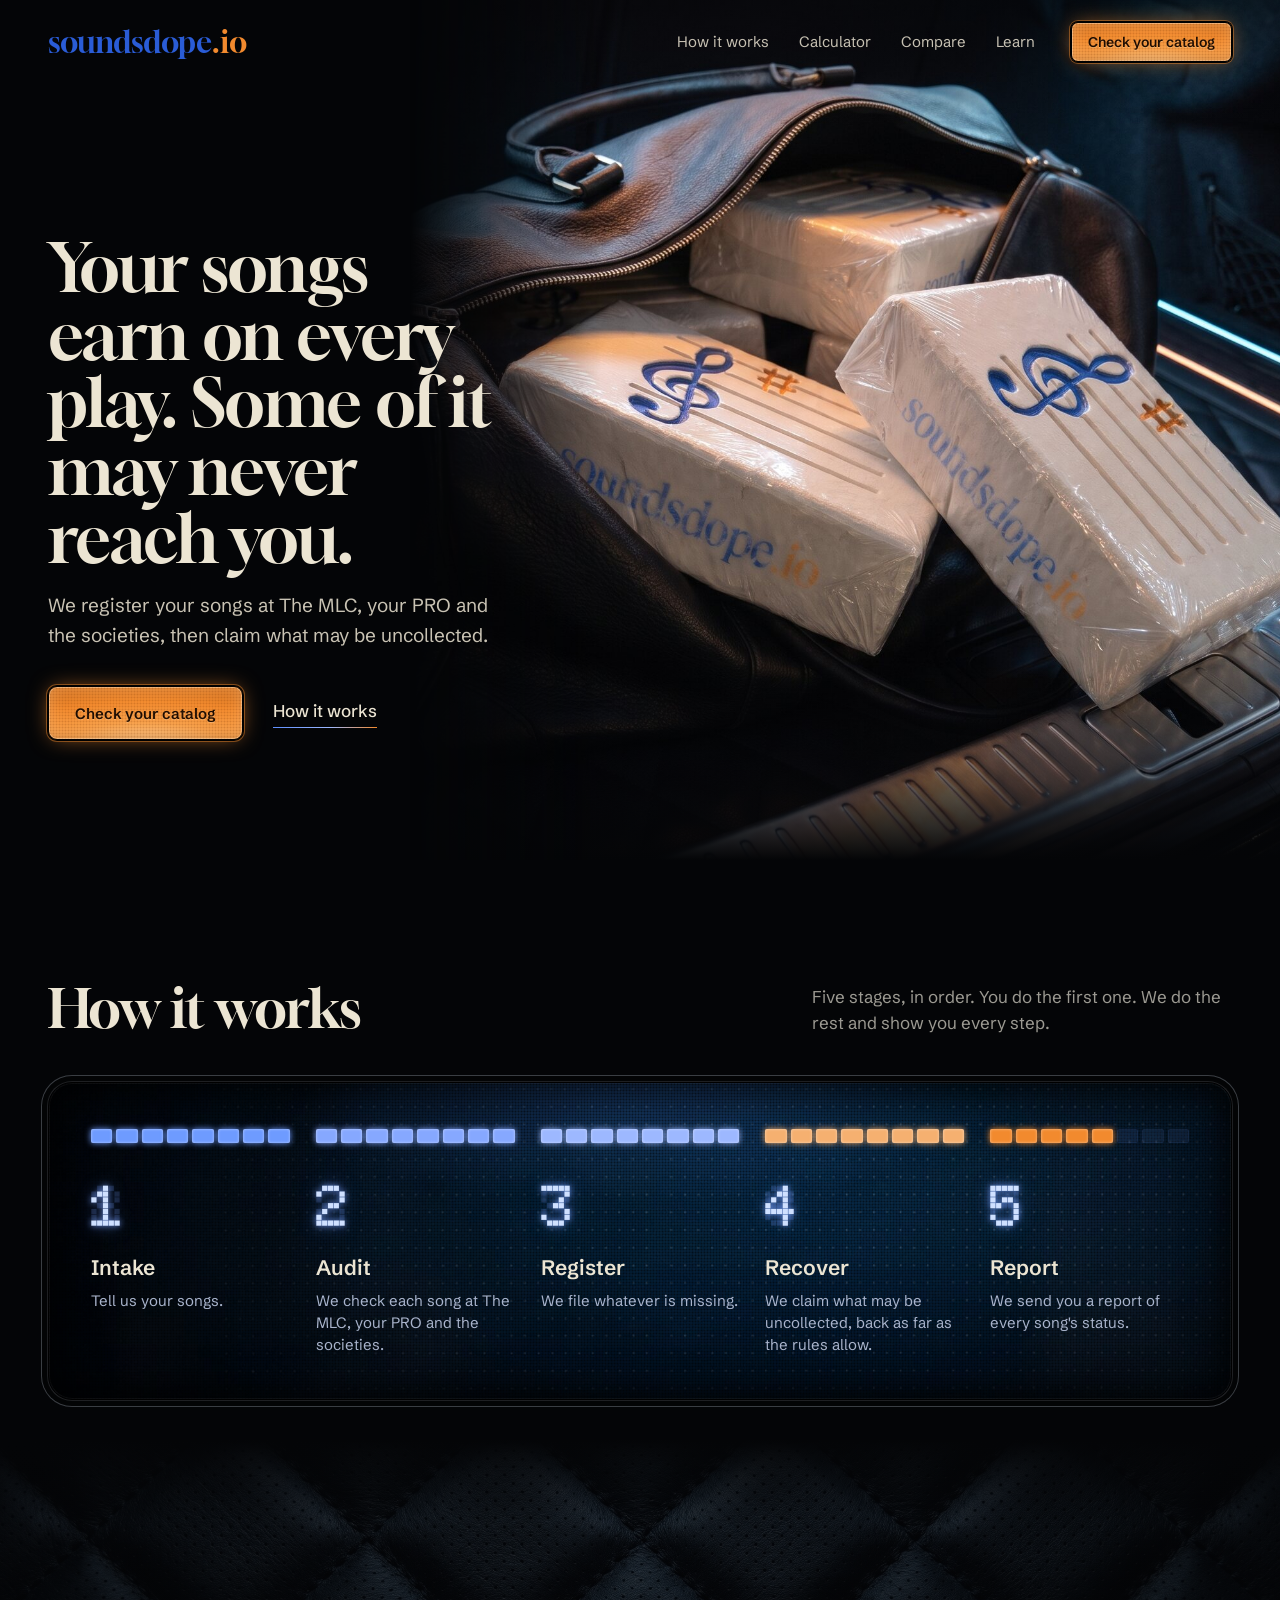
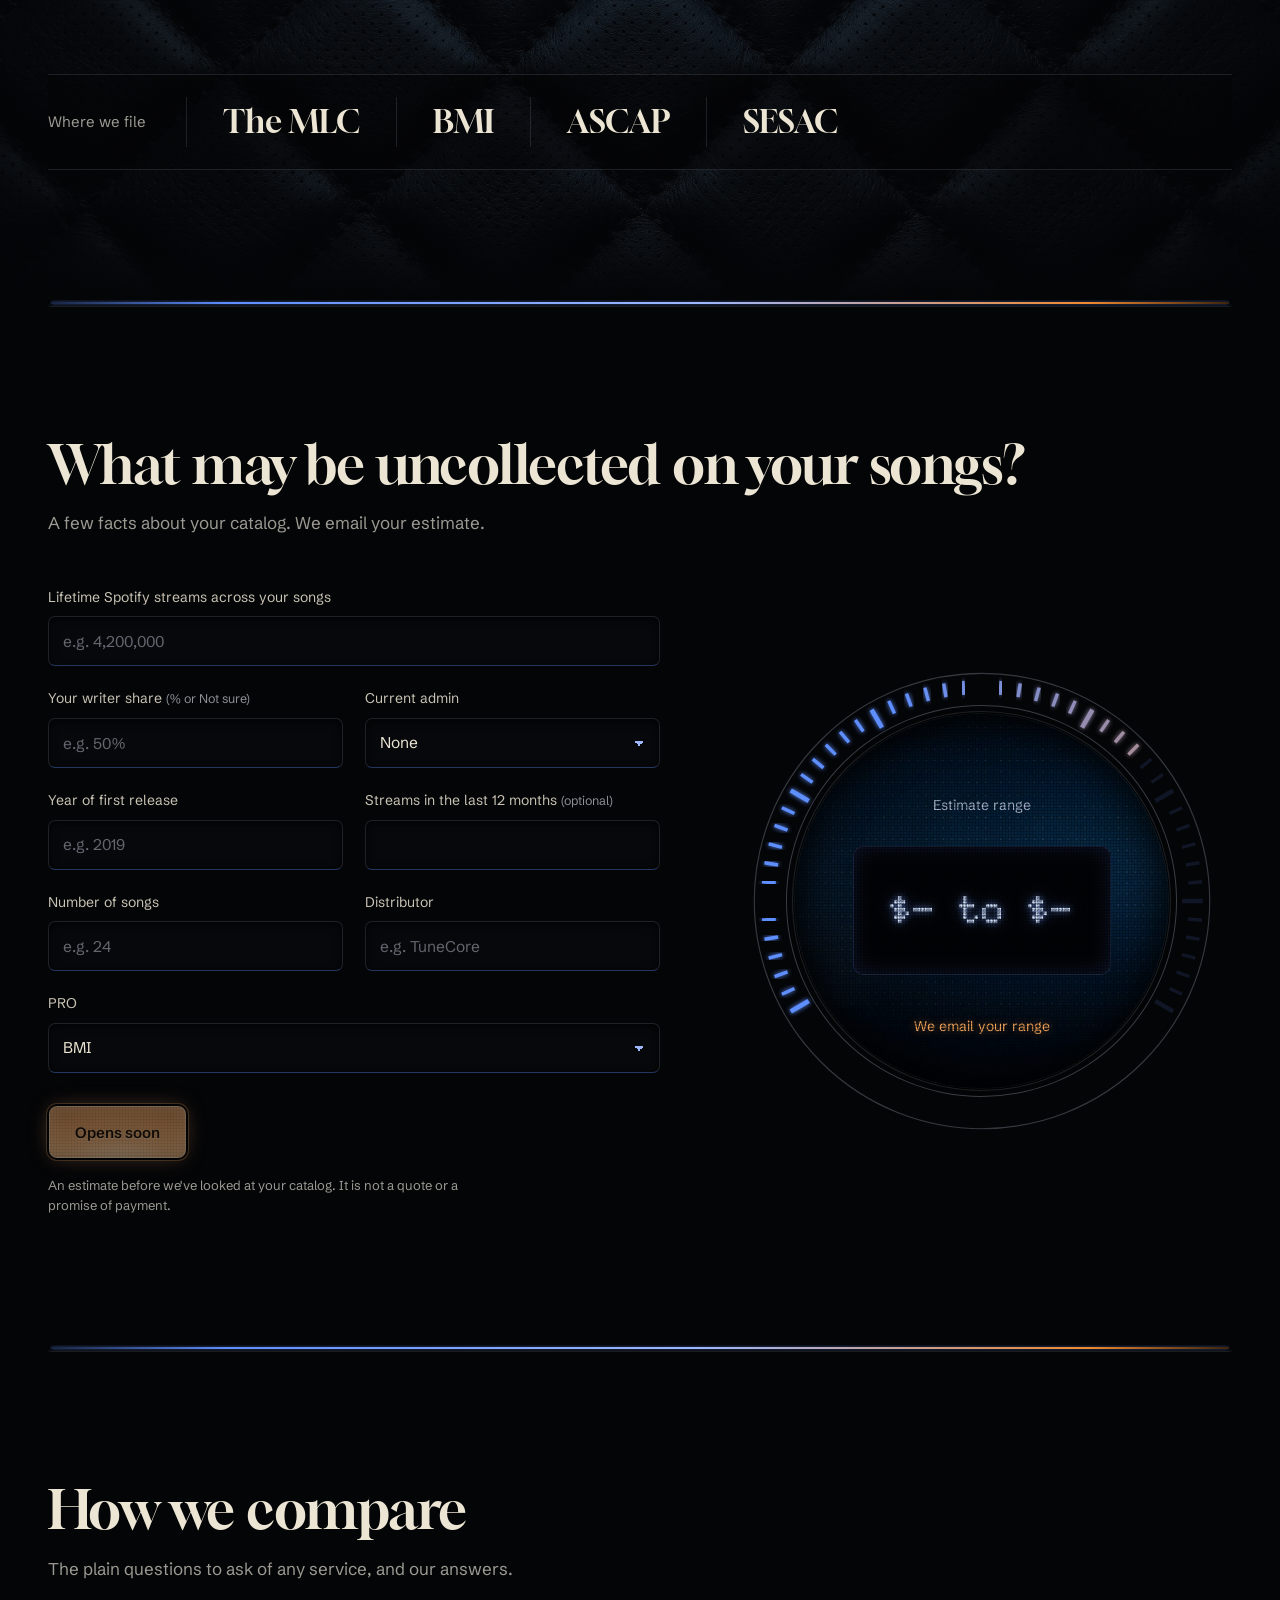
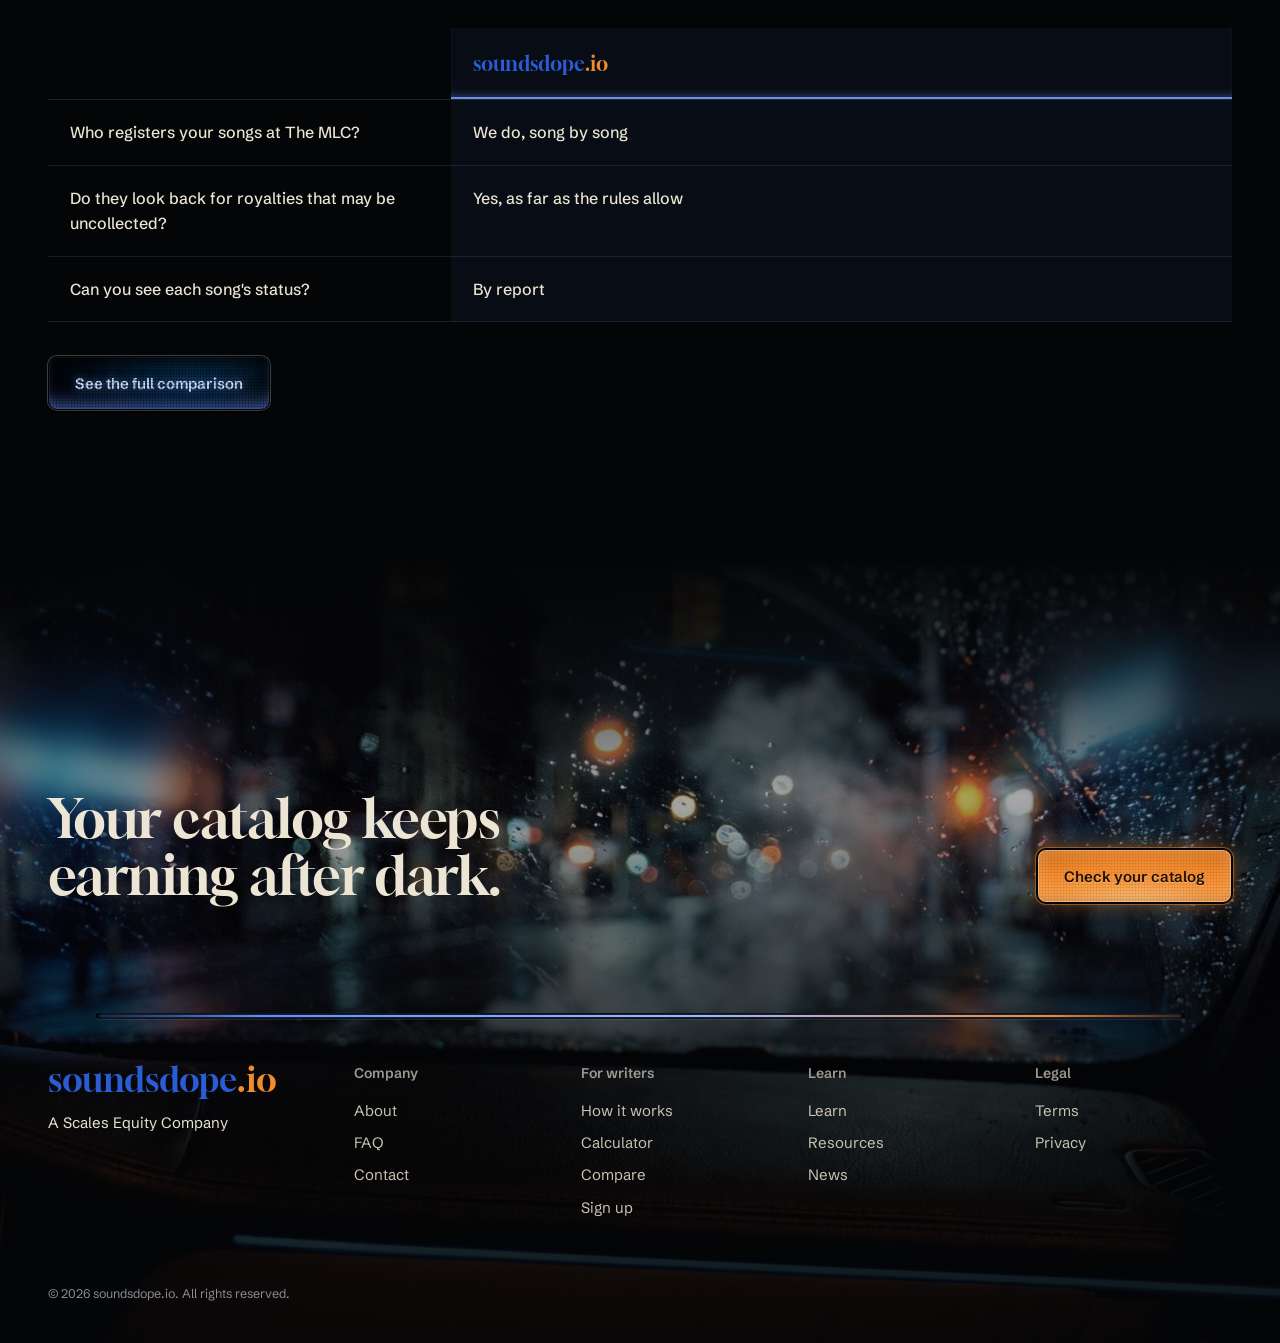
==== index.html @ 3342d026 "soundsdope.io static site from the v7 cabin comps (noindex, forms open soon) Co-Authored-By: Claude " ====
<!doctype html>
<html lang="en">
<head>
<meta charset="utf-8">
<meta name="viewport" content="width=device-width, initial-scale=1">
<title>soundsdope.io</title>
<meta name="description" content="We register your songs at The MLC, your PRO and the societies, then claim what may be uncollected.">
<meta name="robots" content="noindex, nofollow">
<link rel="canonical" href="https://www.soundsdope.io/">
<link rel="icon" href="/favicon.svg" type="image/svg+xml">
<link rel="icon" href="/favicon-32.png" sizes="32x32" type="image/png">
<link rel="apple-touch-icon" href="/apple-touch-icon.png">
<meta property="og:type" content="website"><meta property="og:site_name" content="soundsdope.io">
<meta property="og:title" content="soundsdope.io"><meta property="og:description" content="We register your songs at The MLC, your PRO and the societies, then claim what may be uncollected.">
<meta property="og:url" content="https://www.soundsdope.io/"><meta property="og:image" content="https://www.soundsdope.io/og.jpg">
<meta name="twitter:card" content="summary_large_image">
<meta name="theme-color" content="#05070B">
<link rel="preconnect" href="https://fonts.googleapis.com"><link rel="preconnect" href="https://fonts.gstatic.com" crossorigin>
<link rel="stylesheet" href="https://fonts.googleapis.com/css2?family=Doto:wght@500;700;900&family=Gloock&family=Schibsted+Grotesk:wght@400;500;600;700&display=swap">
<link rel="stylesheet" href="/assets/cabin.css">
<style>
.key[disabled]{opacity:.55;cursor:not-allowed;filter:grayscale(.4)}
.soon{font-size:13px;color:#A6A8AE;margin-top:10px}
</style>
</head>
<body>
<header class="nav"><div class="bar">
  <a class="wm" href="/">soundsdope<i>.io</i></a>
  <nav class="links" aria-label="Main"><a href="/how-it-works/">How it works</a><a href="/calculator/">Calculator</a><a href="/compare/">Compare</a><a href="/learn/">Learn</a></nav>
  <a class="key go sm" href="/calculator/">Check your catalog</a>
</div></header>
<main id="top">
  <!-- 1 HERO -->
  <section class="hero">
    <div class="ph" role="img" aria-label="soundsdope.io bricks spilling from a black leather duffle in a car trunk"></div>
    <div class="wrap">
      <h1>Your songs earn on every play. Some of it may never reach you.</h1>
      <p class="lede">We register your songs at The MLC, your PRO and the societies, then claim what may be uncollected.</p>
      <div class="ctas"><a class="key go" href="#calculator">Check your catalog</a><a class="textlink" href="#how">How it works</a></div>
    </div>
    </section>

  <!-- 2 HOW IT WORKS -->
  <section class="how" id="how"><div class="wrap">
    <div class="head">
      <h2>How it works</h2>
      <p class="lede">Five stages, in order. You do the first one. We do the rest and show you every step.</p>
    </div>
    <div class="cluster panel">
      <div class="bars" aria-hidden="true"><span><i class="on" style="--c:#6E9BFF"></i><i class="on" style="--c:#6E9BFF"></i><i class="on" style="--c:#6E9BFF"></i><i class="on" style="--c:#6E9BFF"></i><i class="on" style="--c:#6E9BFF"></i><i class="on" style="--c:#6E9BFF"></i><i class="on" style="--c:#6E9BFF"></i><i class="on" style="--c:#6E9BFF"></i></span><span><i class="on" style="--c:#86A8FF"></i><i class="on" style="--c:#86A8FF"></i><i class="on" style="--c:#86A8FF"></i><i class="on" style="--c:#86A8FF"></i><i class="on" style="--c:#86A8FF"></i><i class="on" style="--c:#86A8FF"></i><i class="on" style="--c:#86A8FF"></i><i class="on" style="--c:#86A8FF"></i></span><span><i class="on" style="--c:#9DB8FF"></i><i class="on" style="--c:#9DB8FF"></i><i class="on" style="--c:#9DB8FF"></i><i class="on" style="--c:#9DB8FF"></i><i class="on" style="--c:#9DB8FF"></i><i class="on" style="--c:#9DB8FF"></i><i class="on" style="--c:#9DB8FF"></i><i class="on" style="--c:#9DB8FF"></i></span><span><i class="on" style="--c:#F5B070"></i><i class="on" style="--c:#F5B070"></i><i class="on" style="--c:#F5B070"></i><i class="on" style="--c:#F5B070"></i><i class="on" style="--c:#F5B070"></i><i class="on" style="--c:#F5B070"></i><i class="on" style="--c:#F5B070"></i><i class="on" style="--c:#F5B070"></i></span><span><i class="on" style="--c:#F28A2E"></i><i class="on" style="--c:#F28A2E"></i><i class="on" style="--c:#F28A2E"></i><i class="on" style="--c:#F28A2E"></i><i class="on" style="--c:#F28A2E"></i><i></i><i></i><i></i></span></div>
      <ol class="track" aria-label="The five stages">
        <li class="stop"><span class="n seg" data-ghost="8">1</span><h3>Intake</h3><p>Tell us your songs.</p></li>
        <li class="stop"><span class="n seg" data-ghost="8">2</span><h3>Audit</h3><p>We check each song at The MLC, your PRO and the societies.</p></li>
        <li class="stop"><span class="n seg" data-ghost="8">3</span><h3>Register</h3><p>We file whatever is missing.</p></li>
        <li class="stop"><span class="n seg" data-ghost="8">4</span><h3>Recover</h3><p>We claim what may be uncollected, back as far as the rules allow.</p></li>
        <li class="stop"><span class="n seg" data-ghost="8">5</span><h3>Report</h3><p>We send you a report of every song's status.</p></li>
      </ol>
    </div>
  </div></section>

  <!-- 3 PROOF -->
  <section class="proof">
    <div class="wrap">
      <div class="where"><span class="lab">Where we file</span><b>The MLC</b><b>BMI</b><b>ASCAP</b><b>SESAC</b></div>
    </div>
  </section>

  <hr class="led">

  <!-- 4 CALCULATOR -->
  <section class="calc" id="calculator">
    <div class="wrap">
      <h2>What may be uncollected on your songs?</h2>
      <p class="lede">A few facts about your catalog. We email your estimate.</p>
      <div class="grid">
        <form onsubmit="return false">
          <div class="fields">
            <div class="f full"><label for="streams">Lifetime Spotify streams across your songs</label><input id="streams" name="streams" placeholder="e.g. 4,200,000"></div>
            <div class="f"><label for="share">Your writer share <small>(% or Not sure)</small></label><input id="share" name="share" placeholder="e.g. 50%"></div>
            <div class="f"><label for="admin">Current admin</label><select id="admin" name="admin"><option>None</option><option>Not sure</option><option>A distributor's publishing add-on</option><option>Another admin</option><option>A publisher deal</option></select></div>
            <div class="f"><label for="year">Year of first release</label><input id="year" name="year" inputmode="numeric" placeholder="e.g. 2019"></div>
            <div class="f"><label for="recent">Streams in the last 12 months <small>(optional)</small></label><input id="recent" name="recent" inputmode="numeric"></div>
            <div class="f"><label for="songs">Number of songs</label><input id="songs" name="songs" inputmode="numeric" placeholder="e.g. 24"></div>
            <div class="f"><label for="dist">Distributor</label><input id="dist" name="dist" placeholder="e.g. TuneCore"></div>
            <div class="f full"><label for="pro">PRO</label><select id="pro" name="pro"><option>BMI</option><option>ASCAP</option><option>SESAC</option><option>GMR</option><option>None</option></select></div>
          </div>
          <button class="key go" type="submit" disabled aria-disabled="true">Opens soon</button>
          <p class="fine">An estimate before we've looked at your catalog. It is not a quote or a promise of payment.</p>
        </form>
        <div class="gauge" role="img" aria-label="Estimate readout">
          <div class="face panel"></div>
          <svg class="dial" viewBox="0 0 400 400" aria-hidden="true"><defs><filter id="glow" x="-50%" y="-50%" width="200%" height="200%"><feGaussianBlur stdDeviation="2.2" result="b"/><feMerge><feMergeNode in="b"/><feMergeNode in="SourceGraphic"/></feMerge></filter></defs><circle cx="200" cy="200" r="198" fill="none" stroke="rgba(160,168,180,.32)" stroke-width="1"/><line x1="49.3" y1="287.0" x2="33.7" y2="296.0" stroke="#5e8fff" stroke-width="4" stroke-linecap="butt" filter="url(#glow)"/><line x1="36.9" y1="276.1" x2="26.0" y2="281.1" stroke="#5e8fff" stroke-width="3" stroke-linecap="butt" filter="url(#glow)"/><line x1="30.9" y1="261.6" x2="19.6" y2="265.7" stroke="#5e8fff" stroke-width="3" stroke-linecap="butt" filter="url(#glow)"/><line x1="26.1" y1="246.6" x2="14.5" y2="249.7" stroke="#5e8fff" stroke-width="3" stroke-linecap="butt" filter="url(#glow)"/><line x1="22.7" y1="231.3" x2="10.9" y2="233.3" stroke="#5e8fff" stroke-width="3" stroke-linecap="butt" filter="url(#glow)"/><line x1="20.7" y1="215.7" x2="8.7" y2="216.7" stroke="#5e8fff" stroke-width="3" stroke-linecap="butt" filter="url(#glow)"/><line x1="26.0" y1="200.0" x2="8.0" y2="200.0" stroke="#5e8fff" stroke-width="4" stroke-linecap="butt" filter="url(#glow)"/><line x1="20.7" y1="184.3" x2="8.7" y2="183.3" stroke="#5e8fff" stroke-width="3" stroke-linecap="butt" filter="url(#glow)"/><line x1="22.7" y1="168.7" x2="10.9" y2="166.7" stroke="#5e8fff" stroke-width="3" stroke-linecap="butt" filter="url(#glow)"/><line x1="26.1" y1="153.4" x2="14.5" y2="150.3" stroke="#5e8fff" stroke-width="3" stroke-linecap="butt" filter="url(#glow)"/><line x1="30.9" y1="138.4" x2="19.6" y2="134.3" stroke="#5e8fff" stroke-width="3" stroke-linecap="butt" filter="url(#glow)"/><line x1="36.9" y1="123.9" x2="26.0" y2="118.9" stroke="#5e8fff" stroke-width="3" stroke-linecap="butt" filter="url(#glow)"/><line x1="49.3" y1="113.0" x2="33.7" y2="104.0" stroke="#5e8fff" stroke-width="4" stroke-linecap="butt" filter="url(#glow)"/><line x1="52.6" y1="96.8" x2="42.7" y2="89.9" stroke="#5e8fff" stroke-width="3" stroke-linecap="butt" filter="url(#glow)"/><line x1="62.1" y1="84.3" x2="52.9" y2="76.6" stroke="#5e8fff" stroke-width="3" stroke-linecap="butt" filter="url(#glow)"/><line x1="72.7" y1="72.7" x2="64.2" y2="64.2" stroke="#5e8fff" stroke-width="3" stroke-linecap="butt" filter="url(#glow)"/><line x1="84.3" y1="62.1" x2="76.6" y2="52.9" stroke="#5e8fff" stroke-width="3" stroke-linecap="butt" filter="url(#glow)"/><line x1="96.8" y1="52.6" x2="89.9" y2="42.7" stroke="#5e8fff" stroke-width="3" stroke-linecap="butt" filter="url(#glow)"/><line x1="113.0" y1="49.3" x2="104.0" y2="33.7" stroke="#5e8fff" stroke-width="4" stroke-linecap="butt" filter="url(#glow)"/><line x1="123.9" y1="36.9" x2="118.9" y2="26.0" stroke="#5e8fff" stroke-width="3" stroke-linecap="butt" filter="url(#glow)"/><line x1="138.4" y1="30.9" x2="134.3" y2="19.6" stroke="#628ff9" stroke-width="3" stroke-linecap="butt" filter="url(#glow)"/><line x1="153.4" y1="26.1" x2="150.3" y2="14.5" stroke="#678ff2" stroke-width="3" stroke-linecap="butt" filter="url(#glow)"/><line x1="168.7" y1="22.7" x2="166.7" y2="10.9" stroke="#6c8feb" stroke-width="3" stroke-linecap="butt" filter="url(#glow)"/><line x1="184.3" y1="20.7" x2="183.3" y2="8.7" stroke="#728ee3" stroke-width="3" stroke-linecap="butt" filter="url(#glow)"/><line x1="200.0" y1="26.0" x2="200.0" y2="8.0" stroke="#778edc" stroke-width="4" stroke-linecap="butt" filter="url(#glow)"/><line x1="215.7" y1="20.7" x2="216.7" y2="8.7" stroke="#7c8ed5" stroke-width="3" stroke-linecap="butt" filter="url(#glow)"/><line x1="231.3" y1="22.7" x2="233.3" y2="10.9" stroke="#818ece" stroke-width="3" stroke-linecap="butt" filter="url(#glow)"/><line x1="246.6" y1="26.1" x2="249.7" y2="14.5" stroke="#868ec6" stroke-width="3" stroke-linecap="butt" filter="url(#glow)"/><line x1="261.6" y1="30.9" x2="265.7" y2="19.6" stroke="#8b8dbf" stroke-width="3" stroke-linecap="butt" filter="url(#glow)"/><line x1="276.1" y1="36.9" x2="281.1" y2="26.0" stroke="#908db8" stroke-width="3" stroke-linecap="butt" filter="url(#glow)"/><line x1="287.0" y1="49.3" x2="296.0" y2="33.7" stroke="#968db1" stroke-width="4" stroke-linecap="butt" filter="url(#glow)"/><line x1="303.2" y1="52.6" x2="310.1" y2="42.7" stroke="#9b8da9" stroke-width="3" stroke-linecap="butt" filter="url(#glow)"/><line x1="315.7" y1="62.1" x2="323.4" y2="52.9" stroke="#a08da2" stroke-width="3" stroke-linecap="butt" filter="url(#glow)"/><line x1="327.3" y1="72.7" x2="335.8" y2="64.2" stroke="#a58d9b" stroke-width="3" stroke-linecap="butt" filter="url(#glow)"/><line x1="337.9" y1="84.3" x2="347.1" y2="76.6" stroke="rgba(110,150,255,.12)" stroke-width="3" stroke-linecap="butt"/><line x1="347.4" y1="96.8" x2="357.3" y2="89.9" stroke="rgba(110,150,255,.12)" stroke-width="3" stroke-linecap="butt"/><line x1="350.7" y1="113.0" x2="366.3" y2="104.0" stroke="rgba(110,150,255,.12)" stroke-width="4" stroke-linecap="butt"/><line x1="363.1" y1="123.9" x2="374.0" y2="118.9" stroke="rgba(110,150,255,.12)" stroke-width="3" stroke-linecap="butt"/><line x1="369.1" y1="138.4" x2="380.4" y2="134.3" stroke="rgba(110,150,255,.12)" stroke-width="3" stroke-linecap="butt"/><line x1="373.9" y1="153.4" x2="385.5" y2="150.3" stroke="rgba(110,150,255,.12)" stroke-width="3" stroke-linecap="butt"/><line x1="377.3" y1="168.7" x2="389.1" y2="166.7" stroke="rgba(110,150,255,.12)" stroke-width="3" stroke-linecap="butt"/><line x1="379.3" y1="184.3" x2="391.3" y2="183.3" stroke="rgba(110,150,255,.12)" stroke-width="3" stroke-linecap="butt"/><line x1="374.0" y1="200.0" x2="392.0" y2="200.0" stroke="rgba(110,150,255,.12)" stroke-width="4" stroke-linecap="butt"/><line x1="379.3" y1="215.7" x2="391.3" y2="216.7" stroke="rgba(110,150,255,.12)" stroke-width="3" stroke-linecap="butt"/><line x1="377.3" y1="231.3" x2="389.1" y2="233.3" stroke="rgba(110,150,255,.12)" stroke-width="3" stroke-linecap="butt"/><line x1="373.9" y1="246.6" x2="385.5" y2="249.7" stroke="rgba(110,150,255,.12)" stroke-width="3" stroke-linecap="butt"/><line x1="369.1" y1="261.6" x2="380.4" y2="265.7" stroke="rgba(110,150,255,.12)" stroke-width="3" stroke-linecap="butt"/><line x1="363.1" y1="276.1" x2="374.0" y2="281.1" stroke="rgba(110,150,255,.12)" stroke-width="3" stroke-linecap="butt"/><line x1="350.7" y1="287.0" x2="366.3" y2="296.0" stroke="rgba(110,150,255,.12)" stroke-width="4" stroke-linecap="butt"/></svg>
          <span class="k">Estimate range</span><div class="read"><span class="v seg" data-ghost="$8 to $8">$- to $-</span></div><span class="s">We email your range</span>
        </div>
      </div>
    </div>
  </section>

  <hr class="led">

  <!-- 5 COMPARISON TEASER -->
  <section class="compare" id="compare">
    <div class="wrap">
      <h2>How we compare</h2>
      <p class="lede">The plain questions to ask of any service, and our answers.</p>
      <table>
        <thead><tr><th></th><th class="us">soundsdope<i>.io</i></th></tr></thead>
        <tbody>
          <tr><th>Who registers your songs at The MLC?</th><td class="us" data-l="soundsdope.io">We do, song by song</td></tr>
          
          <tr><th>Do they look back for royalties that may be uncollected?</th><td class="us" data-l="soundsdope.io">Yes, as far as the rules allow</td></tr>
          <tr><th>Can you see each song's status?</th><td class="us" data-l="soundsdope.io">By report</td></tr>
        </tbody>
      </table>
      
      <div class="more"><a class="key blue" href="/compare/">See the full comparison</a></div>
    </div>
  </section>
</main>
<footer>
  <div class="ph" aria-hidden="true"></div>
  <div class="wrap">
    <div class="closer">
      <h2>Your catalog keeps earning after dark.</h2>
      <a class="key go" href="/calculator/">Check your catalog</a>
    </div>
    <hr class="led">
    <div class="fgrid">
      <div><a class="wm" href="/">soundsdope<i>.io</i></a><p class="scales">A Scales Equity Company</p></div>
      <div><h4>Company</h4><a href="/about/">About</a><a href="/faq/">FAQ</a><a href="/contact/">Contact</a></div>
      <div><h4>For writers</h4><a href="/how-it-works/">How it works</a><a href="/calculator/">Calculator</a><a href="/compare/">Compare</a><a href="/start/">Sign up</a></div>
      <div><h4>Learn</h4><a href="/learn/">Learn</a><a href="/resources/">Resources</a><a href="/news/">News</a></div>
      <div><h4>Legal</h4><a href="/terms/">Terms</a><a href="/privacy/">Privacy</a></div>
    </div>
    <div class="legal"><span>&copy; 2026 soundsdope.io. All rights reserved.</span></div>
  </div>
</footer>
</body>
</html>
---- assets/cabin.css ----
:root{
  --bg:#040507; --ink:#ECE5D3; --mute:#9C9A92; --soft:#C9C3B4; --tag:#8E9096;
  --metal:rgba(165,172,184,.34); --metal-lo:rgba(165,172,184,.16); --line:rgba(150,170,215,.14);
  --led:#5E8FFF; --led-hi:#9DB8FF; --orange:#F28A2E; --blue:#2A5CD6;
  --ledline:linear-gradient(90deg,var(--led) 0%,var(--led-hi) 55%,var(--orange) 100%);
  --sans:"Schibsted Grotesk",system-ui,sans-serif; --serif:"Gloock",Georgia,serif; --num:"Doto",ui-monospace,monospace;
}
*{box-sizing:border-box}
body{margin:0;background:var(--bg);color:var(--ink);font-family:var(--sans);font-size:17px;line-height:1.55;-webkit-font-smoothing:antialiased;overflow-x:hidden;position:relative}
body>*{position:relative;z-index:1}
a{color:inherit;text-decoration:none}
a:focus-visible,button:focus-visible{outline:2px solid var(--led);outline-offset:3px}
.wrap{max-width:1280px;margin:0 auto;padding:0 48px;position:relative}
.review{font-size:12px;color:#7A7C84;padding:8px 48px;background:var(--bg);margin:0;z-index:40}

/* one light, now held inside panels: a recessed slot with the LED strip glowing through a diffuser, its light kept inside the slot */
.led{display:block;height:6px;border:0;margin:0 auto;width:calc(100% - 96px);max-width:1280px;border-radius:3px;background:#010203;position:relative;
  box-shadow:inset 0 1px 2px rgba(0,0,0,.9),0 1px 0 rgba(165,172,184,.14)}
.led::after{content:"";position:absolute;left:3px;right:3px;top:2px;height:2px;border-radius:1px;background:linear-gradient(90deg,rgba(94,143,255,.25),var(--led) 15%,var(--led-hi) 55%,var(--orange) 88%,rgba(242,138,46,.25));filter:blur(.6px);box-shadow:0 0 4px rgba(120,160,255,.6)}
/* the LED panel: smoked-glass face (photo), light from inside, a dot-matrix screen over it, edges darkened so the glow stays in */
.panel{position:relative;overflow:hidden;background:#05070B url(img/smoked.jpg) center/cover;border:1px solid #000;
  box-shadow:inset 0 0 0 1px rgba(255,255,255,.05),inset 0 0 36px 8px rgba(0,0,0,.85),0 0 0 1px var(--metal-lo),0 0 0 6px #030405,0 0 0 7px var(--metal)}
.panel::after{content:"";position:absolute;inset:0;pointer-events:none;z-index:1;background-image:radial-gradient(circle,rgba(0,0,0,.5) .7px,transparent 1.2px);background-size:3px 3px;mix-blend-mode:multiply}
.panel>*{position:relative;z-index:2}
/* lit dot-matrix numerals with the unlit digits ghosted behind */
.seg{position:relative;display:inline-block;font-family:var(--num);font-weight:900;color:#CFE0FF;text-shadow:0 0 6px rgba(120,160,255,.85),0 0 18px rgba(94,143,255,.45)}
.seg::before{content:attr(data-ghost);position:absolute;left:0;top:0;color:rgba(120,160,255,.2);text-shadow:none;z-index:-1}

h1,h2{font-family:var(--serif);font-weight:400;letter-spacing:-.01em;margin:0}
h1{font-size:clamp(44px,5.2vw,76px);line-height:1.02;max-width:10.5ch}
h2{font-size:clamp(36px,4.2vw,60px);line-height:1.05}
.lede{color:var(--mute);max-width:540px;margin:18px 0 0}

/* keys: backlit push buttons. The face is a lit panel: amber acrylic with the light coming through it for the call to action,
   smoked glass with blue light bleeding up from inside for everything else. Legends glow from behind; the light stays in the key. */
.key{position:relative;overflow:hidden;display:inline-flex;align-items:center;justify-content:center;height:54px;padding:0 26px;border-radius:9px;
  font:600 15px/1 var(--sans);white-space:nowrap;cursor:pointer;border:1px solid #000;
  background:#07090D url(img/smoked.jpg) center/cover;color:#CFE0FF;text-shadow:0 0 8px rgba(120,160,255,.7);
  box-shadow:inset 0 0 0 1px rgba(255,255,255,.06),inset 0 -14px 18px -10px rgba(94,143,255,.75),inset 0 0 18px 4px rgba(0,0,0,.8),0 0 0 1px var(--metal),0 3px 0 #000}
.key::after{content:"";position:absolute;inset:0;pointer-events:none;background-image:radial-gradient(circle,rgba(0,0,0,.45) .7px,transparent 1.2px);background-size:3px 3px}
.key.go{background:radial-gradient(130% 150% at 50% 115%,#FFD29A 0%,#F7A04A 32%,#F28A2E 58%,#B9590E 100%);color:#1A0B01;text-shadow:0 1px 0 rgba(255,220,180,.35);
  box-shadow:inset 0 0 0 1px rgba(255,214,170,.55),inset 0 0 16px 2px rgba(255,190,120,.55),inset 0 -6px 12px -6px rgba(120,50,0,.6),0 0 0 1px #000,0 0 0 2px rgba(242,138,46,.45),0 0 22px -4px rgba(242,138,46,.75)}
.key.go::after{background-image:radial-gradient(circle,rgba(120,50,0,.22) .7px,transparent 1.2px)}
.key.go:hover{filter:brightness(1.07)}
.key.blue:hover{filter:brightness(1.15)}
.key.sm{height:40px;padding:0 16px;font-size:14px;border-radius:7px}
.textlink{color:var(--ink);font-weight:500;padding-bottom:4px;background:var(--ledline) left bottom/100% 1px no-repeat}

/* nav */
.nav{position:absolute;left:0;right:0;z-index:30}
.nav .bar{display:flex;align-items:center;gap:36px;height:84px;padding:0 48px}
.wm{font-family:var(--serif);font-size:30px;line-height:1;white-space:nowrap;color:var(--blue)}
.wm i{font-style:normal;color:var(--orange)}
.links{display:flex;gap:30px;margin-left:auto;font-size:15px;color:rgba(236,229,211,.84)}
.links a{padding:6px 0;background:var(--ledline) left bottom/0 1px no-repeat}
.links a:hover{background-size:100% 1px}
.nav .login{white-space:nowrap;font-size:15px;color:rgba(236,229,211,.84);margin-left:14px}

/* 1 hero: photo one of two, his trunk pick */
.hero{position:relative;overflow:hidden;min-height:860px;display:flex;align-items:flex-end}
.hero .ph{position:absolute;inset:0 0 0 32%;background:url(img/hero-trunk.jpg) 58% 50%/cover;
  -webkit-mask-image:linear-gradient(90deg,transparent 0%,#000 22%);mask-image:linear-gradient(90deg,transparent 0%,#000 22%)}
.hero .ph::after{content:"";position:absolute;inset:0;background:linear-gradient(180deg,rgba(4,5,7,.6) 0%,rgba(4,5,7,0) 16%,rgba(4,5,7,0) 76%,var(--bg) 100%)}
.hero .wrap{width:100%;padding-top:180px;padding-bottom:120px}
.hero .lede{color:var(--soft);font-size:19px;max-width:440px}
.ctas{display:flex;gap:30px;align-items:center;flex-wrap:wrap;margin-top:36px}
.credit{position:absolute;z-index:3;right:20px;bottom:12px;font-size:11px;color:rgba(236,229,211,.45)}

/* 2 how it works: the instrument cluster as a backlit display. A segmented LED bar runs across it, lit stage by stage. */
.how{padding:120px 0 40px}
.how .head{display:flex;justify-content:space-between;align-items:flex-end;gap:40px;margin-bottom:46px}
.how .head .lede{margin:0;max-width:420px}
.cluster{border-radius:24px;padding:46px 42px 44px}
.cluster::before{content:"";position:absolute;left:8%;right:8%;top:-30%;height:80%;z-index:1;pointer-events:none;background:radial-gradient(50% 50% at 50% 50%,rgba(94,143,255,.16),transparent 70%)}
.bars{display:grid;grid-template-columns:repeat(5,1fr);gap:0 26px;margin-bottom:34px}
.bars span{display:flex;gap:4px}
.bars i{flex:1;height:14px;border-radius:2px;background:rgba(110,150,255,.09);box-shadow:inset 0 0 0 1px rgba(110,150,255,.05)}
.bars i.on{background:var(--c);box-shadow:0 0 6px var(--c),inset 0 0 3px rgba(255,255,255,.5)}
.track{display:grid;grid-template-columns:repeat(5,1fr);gap:0 26px;list-style:none;margin:0;padding:0}
.stop .n{font-size:58px;line-height:1}
.stop h3{margin:16px 0 6px;font-size:21px;font-weight:600;color:var(--ink)}
.stop p{margin:0;font-size:15px;line-height:1.45;color:#A9B4CC}

/* 3 proof: the quilted leather itself (Gemini photograph), graded dark so the quotes read */
.proof{position:relative;padding:150px 0 130px;overflow:hidden;background:url(img/quilt.jpg) center/cover}
.proof::before{content:"";position:absolute;inset:0;background:linear-gradient(180deg,var(--bg) 0%,rgba(4,5,7,.7) 18%,rgba(4,5,7,.7) 82%,var(--bg) 100%),linear-gradient(90deg,rgba(4,5,7,.55),rgba(4,5,7,.25) 50%,rgba(4,5,7,.55))}
.proof .wrap{z-index:2}
.quotes{display:grid;grid-template-columns:repeat(3,1fr);gap:48px;margin-top:60px}
.q{margin:0;padding:28px 0 0;position:relative}
.q::before{content:"";position:absolute;left:0;width:72px;top:0;height:6px;border-radius:3px;background:#010203;box-shadow:inset 0 1px 2px #000,0 1px 0 rgba(165,172,184,.16)}
.q::after{content:"";position:absolute;left:3px;width:66px;top:2px;height:2px;border-radius:1px;background:linear-gradient(90deg,var(--led),var(--led-hi) 60%,var(--orange));filter:blur(.5px);box-shadow:0 0 4px rgba(120,160,255,.6)}
.q blockquote{margin:0;text-shadow:0 1px 12px rgba(0,0,0,.9);font-family:var(--serif);font-size:27px;line-height:1.22;color:var(--ink)}
.q .who{margin-top:22px;font-size:14.5px;color:var(--soft)}
.q .tag{display:block;font-size:11.5px;color:#A6A8AE;margin-top:4px}
.where{background:rgba(4,5,7,.55);margin-top:84px;display:flex;align-items:center;gap:18px 0;flex-wrap:wrap;border-top:1px solid var(--metal-lo);border-bottom:1px solid var(--metal-lo);padding:22px 0}
.where .lab{font-size:15px;color:var(--mute);margin-right:40px}
.where b{font-family:var(--serif);font-weight:400;font-size:32px;color:var(--ink);padding:0 36px;border-left:1px solid var(--metal-lo)}

/* 4 calculator: recessed fields, and the estimate inside a gauge dial */
.calc{padding:130px 0 130px}
.calc .grid{display:grid;grid-template-columns:1.1fr .9fr;gap:72px;align-items:center;margin-top:50px}
.fields{display:grid;grid-template-columns:1fr 1fr;gap:22px 22px}
.f{display:flex;flex-direction:column;gap:8px}
.f.full{grid-column:1/-1}
.f label{font-size:14px;color:var(--soft)}
.f label small{color:var(--tag);font-size:12.5px}
input,select{height:50px;width:100%;background:#07080B;border:1px solid var(--metal-lo);border-bottom-color:rgba(94,143,255,.35);border-radius:7px;color:var(--ink);font:inherit;font-size:15.5px;padding:0 14px;
  box-shadow:inset 0 2px 8px rgba(0,0,0,.8)}
select{appearance:none;-webkit-appearance:none;background-image:linear-gradient(45deg,transparent 50%,#9DB8FF 50%),linear-gradient(135deg,#9DB8FF 50%,transparent 50%);background-position:calc(100% - 20px) 22px,calc(100% - 15px) 22px;background-size:5px 5px;background-repeat:no-repeat;padding-right:36px}
input::placeholder{color:#62666F}
input:focus,select:focus{outline:none;border-color:var(--metal);border-bottom-color:var(--led);box-shadow:inset 0 2px 8px rgba(0,0,0,.8),0 1px 0 var(--led),0 6px 16px -6px rgba(94,143,255,.7)}
form .key{margin-top:32px}
.fine{font-size:13px;color:var(--mute);margin:16px 0 0;max-width:460px}
.gauge{position:relative;width:min(460px,100%);aspect-ratio:1;margin:0 auto}
.gauge .face{position:absolute;inset:9%;border-radius:50%}
.dial{position:absolute;inset:0;width:100%;height:100%}
.gauge .read{position:absolute;left:22%;right:22%;top:38%;bottom:34%;border-radius:10px;display:flex;flex-direction:column;align-items:center;justify-content:center;text-align:center;
  background:#020306;box-shadow:inset 0 0 0 1px rgba(110,150,255,.18),inset 0 0 22px rgba(94,143,255,.22),inset 0 2px 6px #000}
.gauge .read::after{content:"";position:absolute;inset:0;border-radius:10px;pointer-events:none;background-image:radial-gradient(circle,rgba(0,0,0,.55) .7px,transparent 1.2px);background-size:3px 3px}
.gauge .k{position:absolute;left:0;right:0;top:27%;text-align:center;font-size:14px;color:#A9B4CC}
.gauge .v{font-size:clamp(30px,3vw,42px);line-height:1}
.gauge .s{position:absolute;left:0;right:0;top:75%;text-align:center;font-size:14px;color:#F7A85C;text-shadow:0 0 8px rgba(242,138,46,.5)}

/* 5 comparison: our column lit like the selected row on a display */
.compare{padding:130px 0 150px}
table{width:100%;border-collapse:collapse;margin-top:46px}
th,td{text-align:left;padding:20px 22px;border-bottom:1px solid var(--line);vertical-align:top;font-size:16px}
th{font-weight:600;font-size:14px;color:var(--mute)}
thead th{border-bottom:1px solid var(--metal-lo)}
th.us{font-family:var(--serif);font-weight:400;font-size:20px;color:var(--blue);box-shadow:inset 0 -3px 0 -1px rgba(120,160,255,.85),inset 0 -8px 10px -6px rgba(94,143,255,.5)}
th.us i{font-style:normal;color:var(--orange)}
td.us,th.us{background-color:rgba(94,143,255,.055)}
td.us{color:var(--ink);font-weight:500}
td{color:var(--mute)}
tbody th{color:var(--ink);font-size:16px;font-weight:500;width:34%}
.draftnote{display:inline-block;background:#040507;padding:4px 8px;font-size:12px;color:#8E9096;margin-top:12px}
.compare .more{margin-top:34px}

/* 6 footer: photo two of two, the night street through the windshield */
footer{position:relative;overflow:hidden;padding:230px 0 40px}
footer .ph{position:absolute;inset:0;background:url(img/windshield-night.jpg) center 40%/cover}
footer .ph::after{content:"";position:absolute;inset:0;background:linear-gradient(180deg,var(--bg) 0%,rgba(4,5,7,.35) 30%,rgba(4,5,7,.72) 62%,rgba(4,5,7,.95) 100%)}
.closer{display:flex;justify-content:space-between;align-items:flex-end;gap:40px;margin-bottom:110px}
.closer h2{max-width:14ch}
.fgrid{display:grid;grid-template-columns:1.5fr 1fr 1fr 1fr;gap:30px;padding-top:44px}
.fgrid h4{margin:0 0 14px;font-size:14px;font-weight:600;color:var(--mute)}
.fgrid a{display:block;font-size:15px;color:var(--soft);margin:0 0 9px}
.fgrid a.wm{font-size:34px;color:var(--blue)}
.scales{margin-top:14px;font-size:15px;color:var(--ink)}
.legal{margin-top:56px;display:flex;justify-content:space-between;gap:20px;font-size:12.5px;color:#8A8C92}

@media (max-width:1100px){
  .links{display:none}
  .cluster{padding:46px 26px 40px}
  .stop{padding-right:14px}.stop .n{font-size:52px}.stop h3{font-size:18px}.stop p{font-size:13.5px}
  .calc .grid{gap:40px}
}
@media (max-width:820px){
  body{font-size:16px}
  .wrap{padding:0 20px}
  .review{padding:8px 20px}
  .nav{position:relative;background:var(--bg)}
  .nav .bar{height:66px;padding:0 16px;gap:12px}
  .wm{font-size:22px}
  .nav .login{margin-left:auto;font-size:14px}
  .nav .key.sm{height:38px;padding:0 11px 0 10px;gap:8px;font-size:13px}
  .hero{min-height:0;display:block}
  .hero .ph{position:relative;inset:auto;height:420px;background-position:66% 50%;background-size:auto 100%;-webkit-mask-image:linear-gradient(180deg,#000 70%,transparent 100%);mask-image:linear-gradient(180deg,#000 70%,transparent 100%)}
  .hero .ph::after{background:linear-gradient(180deg,rgba(4,5,7,.7) 0%,rgba(4,5,7,0) 26%)}
  .hero .wrap{padding-top:6px;padding-bottom:70px}
  .hero h1{font-size:44px;max-width:none}
  .hero .lede{font-size:17px}
  .hero .credit{top:398px;bottom:auto}
  .how{padding-top:90px}
  .how .head{flex-direction:column;align-items:flex-start;gap:0;margin-bottom:30px}
  .how .head .lede{margin-top:16px}
  /* phone: the bar graph stays across the top of the panel; stages stack under it */
  .cluster{border-radius:20px;padding:30px 22px 30px}
  .bars{gap:0 8px;margin-bottom:26px}
  .bars span{gap:3px}
  .bars i{height:10px}
  .track{grid-template-columns:1fr;gap:0}
  .stop{display:grid;grid-template-columns:44px 1fr;column-gap:14px;padding:0 0 24px}
  .stop:last-child{padding-bottom:0}
  .stop .n{font-size:44px;grid-row:1/3}
  .stop h3{margin:2px 0 4px;font-size:20px}
  .stop p{grid-column:2;font-size:14.5px}
  .led{width:calc(100% - 40px)}
  .proof{padding:100px 0 90px}
  .quotes{grid-template-columns:1fr;gap:38px;margin-top:40px}
  .q blockquote{font-size:23px}
  .where{margin-top:56px;padding:18px 0}
  .where .lab{width:100%;margin:0 0 4px}
  .where b{font-size:24px;padding:0 26px 0 0;border-left:0}
  .calc{padding:100px 0}
  .calc .grid{grid-template-columns:1fr;gap:46px;margin-top:34px}
  .fields{grid-template-columns:1fr}
  form .key{width:100%;justify-content:center;white-space:normal;text-align:center;height:auto;min-height:54px;padding:12px 18px}
  .gauge{width:min(330px,100%)}
  .compare{padding:100px 0}
  table,tbody,tr,th,td{display:block;width:100%}
  thead{display:none}
  tbody tr{border-bottom:1px solid rgba(150,170,215,.26);padding:18px 0}
  tbody th{width:auto;border:0;padding:0 0 10px;font-size:16px}
  td{border:0;padding:6px 10px;font-size:15px;display:flex;gap:12px;justify-content:space-between}
  td::before{content:attr(data-l);color:var(--tag);font-size:13.5px;flex:0 0 50%}
  td.us{background:rgba(94,143,255,.06) left/2px 100% no-repeat;background-image:linear-gradient(180deg,var(--led),var(--orange));border-radius:2px}
  td.us::before{color:#9DB8FF}
  footer{padding-top:150px}
  .closer{flex-direction:column;align-items:flex-start;margin-bottom:70px}
  .fgrid{grid-template-columns:1fr 1fr}.fgrid>div:first-child{grid-column:1/-1}
  .legal{flex-direction:column;gap:6px}
}

/* ===== v7: inner pages (cabin theme), added 22 Nov 2026 by the cabin lead =====
   Same system as cabin v3: black cabin, Gloock and Schibsted, backlit LED panels (smoked glass, dot screen, glow held inside),
   LED strips in recessed slots, lit amber key for "Check your catalog". Photos: the trunk (Home hero), the quilted leather
   (page headers, Home proof) and the night street (every footer). */

.fgrid{grid-template-columns:1.4fr repeat(4,1fr)}
.links a[aria-current="page"]{background-size:100% 1px;color:var(--ink)}

/* page header: a band of the quilted leather, graded dark, the LED slot along its foot */
.phead{position:relative;overflow:hidden;padding:190px 0 86px;background:url(img/quilt.jpg) center 40%/cover}
.phead::before{content:"";position:absolute;inset:0;background:linear-gradient(180deg,rgba(4,5,7,.9) 0%,rgba(4,5,7,.72) 40%,rgba(4,5,7,.8) 100%),linear-gradient(90deg,rgba(4,5,7,.6),rgba(4,5,7,.2) 60%,rgba(4,5,7,.5))}
.phead .wrap{z-index:2}
.phead h1{font-size:clamp(42px,5vw,72px);max-width:16ch}
.phead .lede{color:var(--soft);font-size:19px;max-width:620px}
.phead .crumb{display:inline-block;margin-bottom:22px;font-size:14px;color:var(--soft);padding-bottom:3px;background:var(--ledline) left bottom/100% 1px no-repeat}
.phead + .led{margin-top:0}

/* page body rhythm */
.sec{padding:96px 0 0}
.sec:last-of-type{padding-bottom:120px}
.sec h2{font-size:clamp(32px,3.4vw,48px)}
.sec .lede{margin-top:14px}
.two{display:grid;grid-template-columns:1fr 1fr;gap:56px;align-items:start}
.narrow{max-width:760px}

/* "decision pending": a quiet dashed placeholder with its label only */
.pending{border:1px dashed rgba(165,172,184,.38);border-radius:10px;padding:30px 28px;color:#A6A8AE;font-size:15px;text-align:center}

/* draft marks */
.mark{display:inline-block;background:#040507;padding:3px 8px;font-size:12px;color:#A6A8AE;margin-top:12px}
.src{font-size:12px;color:#A6A8AE;white-space:nowrap}

/* stage blocks on How it works: a small lit readout beside each stage */
.stages{display:grid;gap:18px;margin-top:46px}
.stg{display:grid;grid-template-columns:120px 1fr 1fr;gap:34px;align-items:center;padding:24px 30px 24px 24px;border-radius:16px}
.stg .n{font-size:64px;line-height:1;justify-self:center}
.stg h3{margin:0 0 6px;font-size:24px;font-weight:600;color:var(--ink)}
.stg p{margin:0;color:#B4BDD2;font-size:16px}
.stg .when{font-size:15px;color:#B4BDD2;border-left:1px solid rgba(110,150,255,.25);padding-left:26px}
.stg .when b{display:block;font-weight:600;color:#F7A85C;font-size:13.5px;margin-bottom:4px;text-shadow:0 0 8px rgba(242,138,46,.45)}

/* call to the calculator: a long lit panel, the same on every page */
.cta{display:flex;align-items:center;justify-content:space-between;gap:30px;padding:34px 40px;border-radius:18px;margin-top:96px}
.cta p{margin:0;font-family:var(--serif);font-size:30px;line-height:1.15;color:var(--ink);max-width:24ch}
.cta.small p{font-family:var(--sans);font-size:18px;max-width:none}

/* lists of links (articles, posts, rivals): rows on hairlines, the LED slot lights on hover */
.rows{list-style:none;margin:40px 0 0;padding:0;border-top:1px solid var(--line)}
.rows li{border-bottom:1px solid var(--line)}
.rows a{display:grid;grid-template-columns:1fr auto;gap:24px;align-items:baseline;padding:24px 4px}
.rows a strong{font-family:var(--serif);font-weight:400;font-size:25px;line-height:1.2;color:var(--ink)}
.rows a span{font-size:14px;color:#A6A8AE}
.rows a:hover strong{color:#DCE6FF}
.rows a em{display:block;font-style:normal;font-size:15px;color:var(--mute);margin-top:6px;grid-column:1}

/* topic index: small backlit keys */
.topics{display:flex;flex-wrap:wrap;gap:12px;margin-top:30px}
.topics a{font-size:14px;height:42px;padding:0 18px}

/* forms on inner pages: same recessed fields as the calculator */
.formcard{max-width:760px}
textarea{width:100%;min-height:130px;background:#07080B;border:1px solid var(--metal-lo);border-bottom-color:rgba(94,143,255,.35);border-radius:7px;color:var(--ink);font:inherit;font-size:15.5px;padding:12px 14px;box-shadow:inset 0 2px 8px rgba(0,0,0,.8);resize:vertical}
textarea:focus{outline:none;border-bottom-color:var(--led);box-shadow:inset 0 2px 8px rgba(0,0,0,.8),0 1px 0 var(--led),0 6px 16px -6px rgba(94,143,255,.7)}
fieldset{border:0;margin:0;padding:0}
legend{font-size:14px;color:var(--soft);margin-bottom:10px}
.choices{display:grid;grid-template-columns:1fr 1fr;gap:10px}
.choice{display:flex;align-items:center;gap:12px;height:50px;padding:0 16px;border:1px solid var(--metal-lo);border-radius:7px;background:#07080B;font-size:15px;color:var(--soft);cursor:pointer}
.choice input{width:16px;height:16px;margin:0;accent-color:var(--orange);box-shadow:none}
.route{display:flex;justify-content:space-between;align-items:center;gap:26px;padding:28px 32px;border-radius:16px}
.route p{margin:0;font-size:19px;color:var(--ink);max-width:40ch}
.steps{list-style:none;padding:0;margin:26px 0 0;display:grid;gap:16px}
.steps li{display:grid;grid-template-columns:46px 1fr;gap:16px;align-items:baseline;color:var(--soft)}
.steps .seg{font-size:30px}

/* compare tables reuse the home table; rival keys */
.rivals{display:grid;grid-template-columns:repeat(4,1fr);gap:14px;margin-top:34px}
.rivals .key{justify-content:flex-start}
.wide{overflow:visible}
td .src{display:block;margin-top:4px}

/* prose: articles, news posts, legal */
.prose{max-width:700px;font-size:18px;line-height:1.7;color:#D6D0C2}
.prose h2{font-size:32px;margin:48px 0 14px;color:var(--ink)}
.prose p{margin:0 0 20px}
.prose ul{margin:0 0 20px;padding-left:22px}
.prose li{margin-bottom:8px}
.prose a{color:var(--ink);background:var(--ledline) left bottom/100% 1px no-repeat;padding-bottom:2px}
.meta{font-size:14px;color:#A6A8AE;margin-top:18px}
.original{margin-top:30px}

/* resources: one block per region */
.regions{display:grid;grid-template-columns:repeat(3,1fr);gap:22px;margin-top:40px}
.region{padding:28px 28px 22px;border-radius:16px}
.region h3{margin:0 0 14px;font-size:15px;font-weight:600;color:#F7A85C;text-shadow:0 0 8px rgba(242,138,46,.45)}
.region ul{list-style:none;margin:0;padding:0}
.region li{display:flex;justify-content:space-between;gap:12px;padding:9px 0;border-top:1px solid rgba(110,150,255,.14);font-size:15px}
.region li:first-child{border-top:0}
.region a{color:#DCE6FF}
.region span{color:#A9B4CC;font-size:13.5px;text-align:right}

/* FAQ: native disclosure rows */
.faq{margin-top:34px;border-top:1px solid var(--line)}
.faq details{border-bottom:1px solid var(--line)}
.faq summary{list-style:none;cursor:pointer;padding:22px 40px 22px 0;font-size:19px;font-weight:500;color:var(--ink);position:relative}
.faq summary::-webkit-details-marker{display:none}
.faq summary::after{content:"";position:absolute;right:6px;top:30px;width:16px;height:6px;border-radius:3px;background:#010203;box-shadow:inset 0 1px 2px #000,0 1px 0 rgba(165,172,184,.16)}
.faq details[open] summary::after{background:var(--orange);box-shadow:0 0 8px rgba(242,138,46,.8)}
.faq details p{margin:0 0 22px;color:var(--soft);max-width:70ch}
.faqgroup{margin-top:70px}
.faqgroup:first-child{margin-top:0}
.faqgroup h2{font-size:32px}

/* about */
.people{display:grid;grid-template-columns:repeat(2,1fr);gap:22px;margin-top:36px}
.person{display:grid;grid-template-columns:96px 1fr;gap:22px;align-items:center;padding:24px;border-radius:16px}
.person .ph2{width:96px;height:96px;border-radius:12px;border:1px dashed rgba(165,172,184,.4);display:flex;align-items:center;justify-content:center;font-size:12px;color:#A6A8AE;text-align:center;background:#040507}
.person h3{margin:0 0 4px;font-size:20px;font-weight:600}
.person p{margin:0;color:#B4BDD2;font-size:15px}

@media (max-width:1100px){
  .rivals{grid-template-columns:repeat(2,1fr)}
  .regions{grid-template-columns:1fr 1fr}
  .stg{grid-template-columns:90px 1fr;gap:20px}
  .stg .when{grid-column:2;border-left:0;padding-left:0}
}
@media (max-width:820px){
  .nav .key.sm{margin-left:auto}
  .phead{padding:56px 0 54px}
  .phead h1{font-size:40px}
  .phead .lede{font-size:17px}
  .sec{padding-top:70px}
  .sec:last-of-type{padding-bottom:90px}
  .two{grid-template-columns:1fr;gap:40px}
  .stg{grid-template-columns:56px 1fr;gap:6px 16px;padding:22px 20px}
  .stg .n{font-size:44px;grid-row:1/3;align-self:start}
  .stg h3{font-size:20px}
  .stg .when{grid-column:2;padding-left:0;font-size:14.5px}
  .cta{flex-direction:column;align-items:flex-start;padding:28px 22px;margin-top:70px}
  .cta p{font-size:25px}
  .cta .key{width:100%}
  .rows a{grid-template-columns:1fr;gap:6px;padding:20px 2px}
  .rows a strong{font-size:21px}
  .choices{grid-template-columns:1fr}
  .route{flex-direction:column;align-items:flex-start;padding:24px 22px}
  .route .key{width:100%}
  .rivals{grid-template-columns:1fr 1fr;gap:10px}
  .rivals .key{padding:0 14px;font-size:14px}
  .prose{font-size:17px}
  .prose h2{font-size:26px}
  .regions{grid-template-columns:1fr;gap:16px}
  .people{grid-template-columns:1fr}
  .faq summary{font-size:17px}
  .fgrid{grid-template-columns:1fr 1fr}
}

/* calculator page: the same form and gauge as Home */
.calcpage .grid{display:grid;grid-template-columns:1.1fr .9fr;gap:72px;align-items:center}
@media (max-width:1100px){.calcpage .grid{gap:40px}}
@media (max-width:820px){.calcpage .grid{grid-template-columns:1fr;gap:46px}}
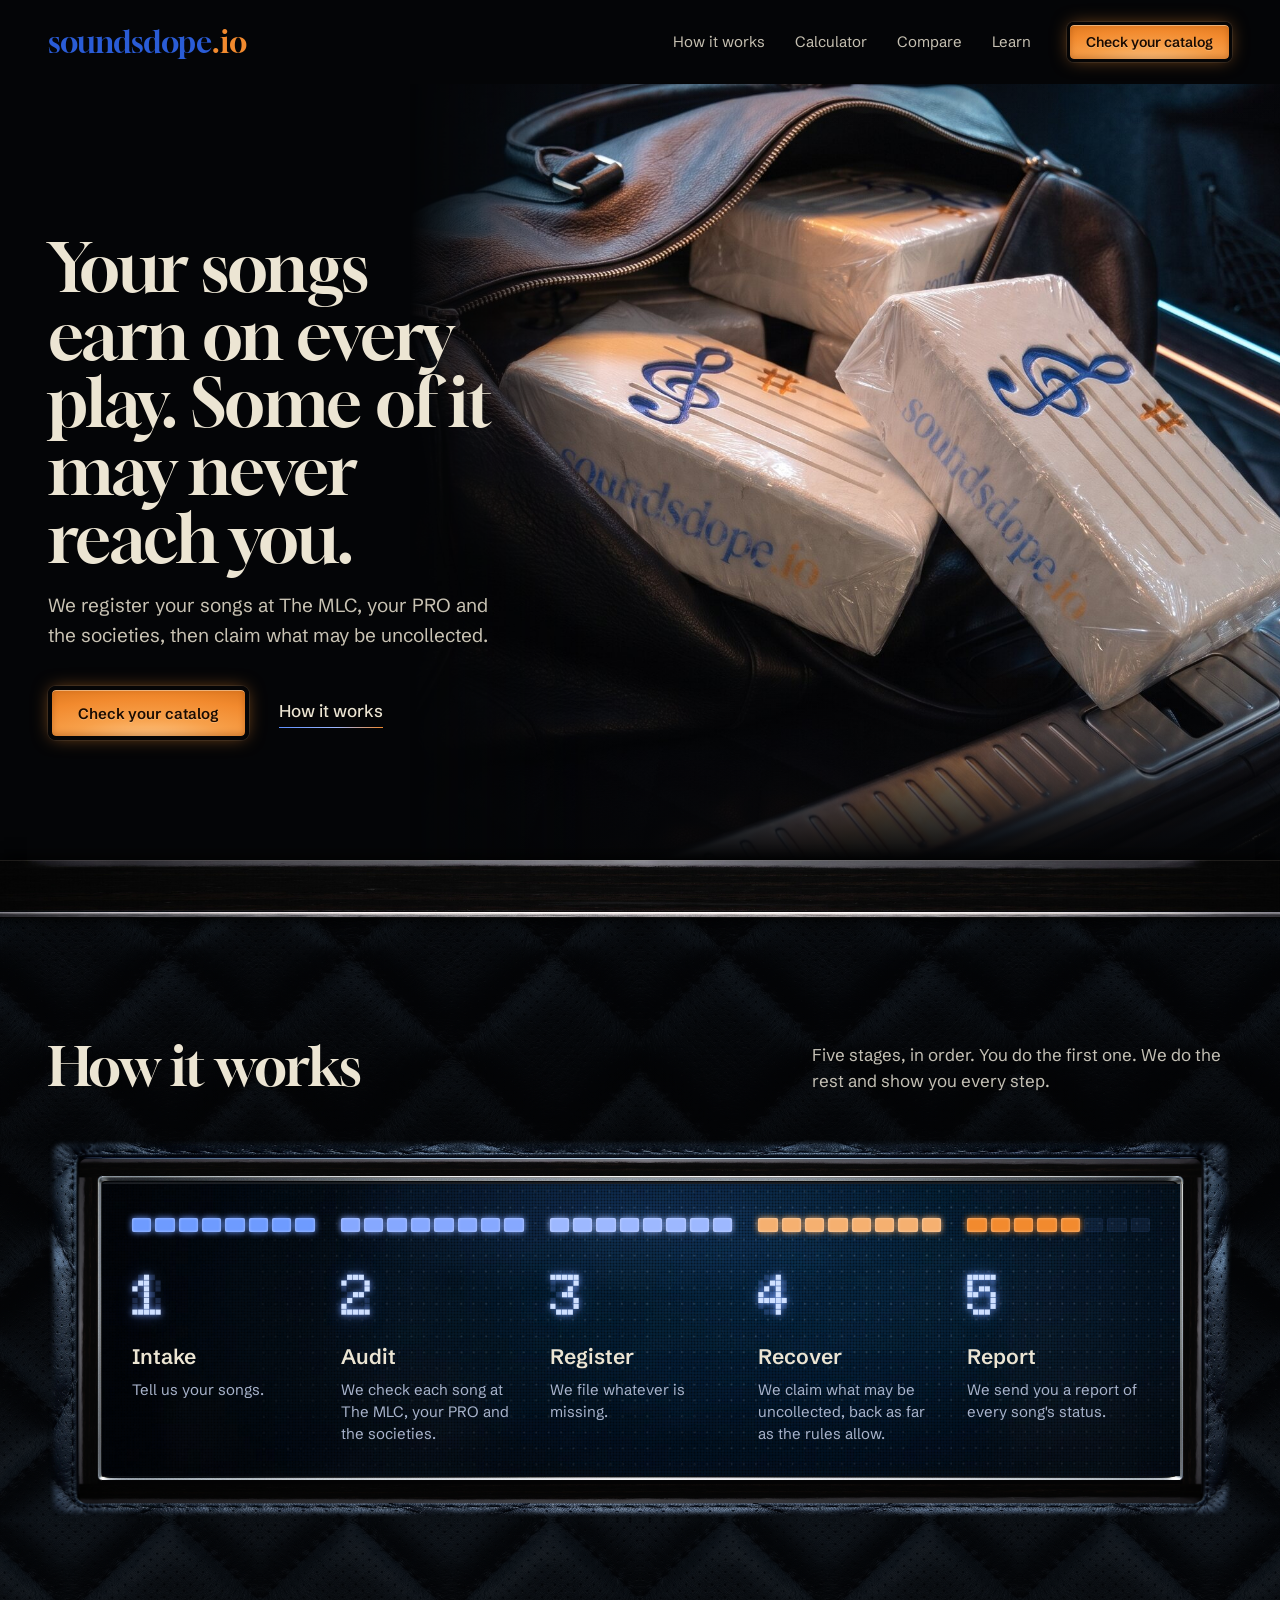
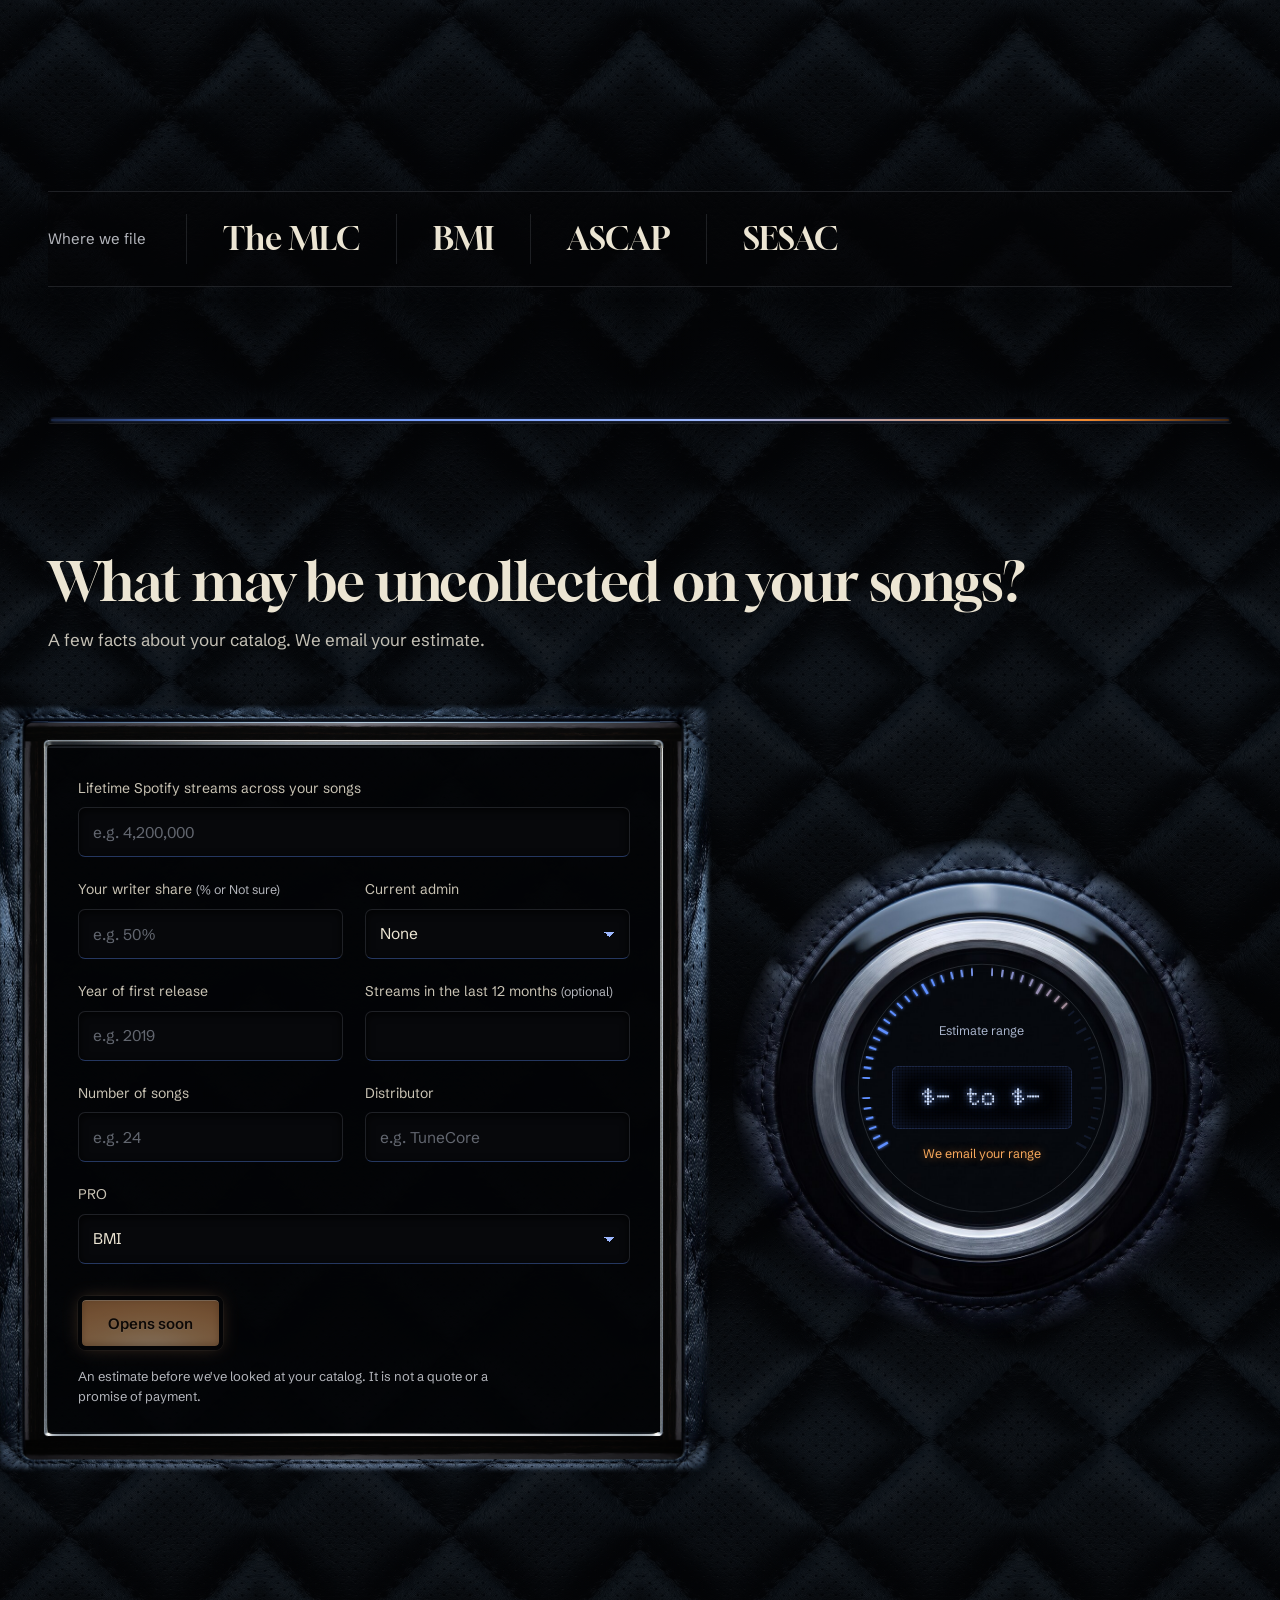
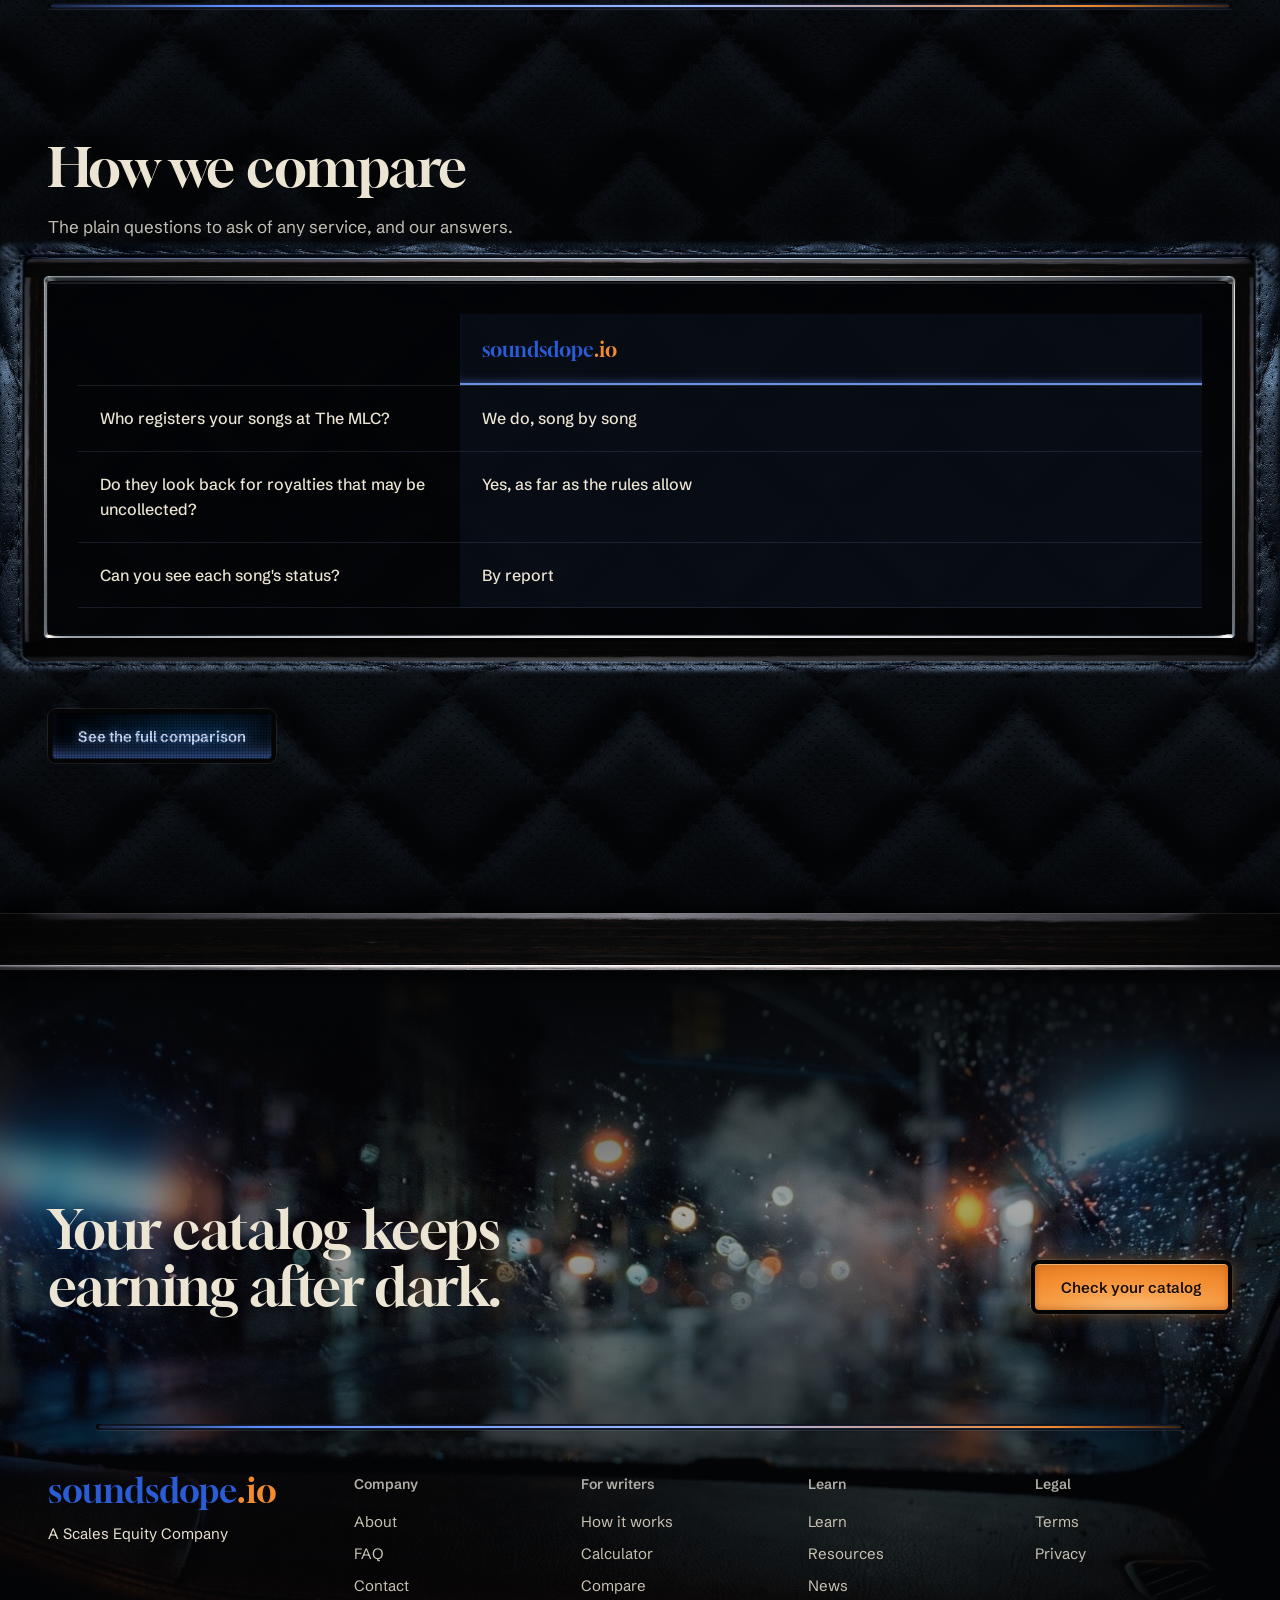
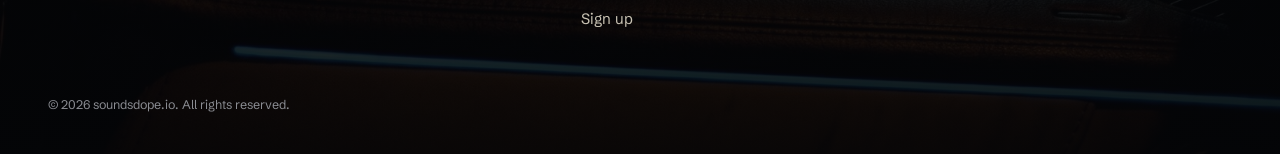
==== commit 075f8e1a: "Build from the v8 cabin comps (46df017) on Rza's "Yes, push v8 live"; Calculator header A; header te" ====
--- a/index.html
+++ b/index.html
@@ -38,7 +38,7 @@
       <p class="lede">We register your songs at The MLC, your PRO and the societies, then claim what may be uncollected.</p>
       <div class="ctas"><a class="key go" href="#calculator">Check your catalog</a><a class="textlink" href="#how">How it works</a></div>
     </div>
-    </section>
+    </section><div class="trim" role="presentation"></div>
 
   <!-- 2 HOW IT WORKS -->
   <section class="how" id="how"><div class="wrap">
@@ -103,7 +103,7 @@
     <div class="wrap">
       <h2>How we compare</h2>
       <p class="lede">The plain questions to ask of any service, and our answers.</p>
-      <table>
+      <div class="wide"><table>
         <thead><tr><th></th><th class="us">soundsdope<i>.io</i></th></tr></thead>
         <tbody>
           <tr><th>Who registers your songs at The MLC?</th><td class="us" data-l="soundsdope.io">We do, song by song</td></tr>
@@ -111,12 +111,14 @@
           <tr><th>Do they look back for royalties that may be uncollected?</th><td class="us" data-l="soundsdope.io">Yes, as far as the rules allow</td></tr>
           <tr><th>Can you see each song's status?</th><td class="us" data-l="soundsdope.io">By report</td></tr>
         </tbody>
-      </table>
+      </table></div>
       
       <div class="more"><a class="key blue" href="/compare/">See the full comparison</a></div>
     </div>
   </section>
 </main>
+
+<div class="trim" role="presentation"></div>
 <footer>
   <div class="ph" aria-hidden="true"></div>
   <div class="wrap">
--- a/assets/cabin.css
+++ b/assets/cabin.css
@@ -372,3 +372,155 @@
 .calcpage .grid{display:grid;grid-template-columns:1.1fr .9fr;gap:72px;align-items:center}
 @media (max-width:1100px){.calcpage .grid{gap:40px}}
 @media (max-width:820px){.calcpage .grid{grid-template-columns:1fr;gap:46px}}
+
+/* ===== Rza's type pick, 22 Nov 2026: "D, with A for headlines" =====
+   D: the page header sits in the leather: headline pressed in, a double orange seam along the band's foot, the crumb stitched under.
+   A: headlines on leather are pressed in (light from above: dark lip on top, lit lip below, grain showing through).
+   Headlines over photographs (Home hero, night-street footer) stay plain Gloock: pressed-in type goes muddy there. */
+.phead h1,.proof h2{color:rgba(206,198,182,.74);text-shadow:0 -2px 1px rgba(0,0,0,.95),0 -1px 0 rgba(0,0,0,.9),0 2px 0 rgba(255,244,225,.36),0 3px 2px rgba(255,244,225,.1)}
+.phead{padding-bottom:100px}
+.phead::before{background:linear-gradient(180deg,rgba(4,5,7,.82) 0%,rgba(4,5,7,.58) 40%,rgba(4,5,7,.7) 100%),linear-gradient(90deg,rgba(4,5,7,.5),rgba(4,5,7,.12) 60%,rgba(4,5,7,.42))}
+.seam{position:absolute;left:0;right:0;bottom:22px;height:12px;z-index:2;pointer-events:none;
+  background:
+   repeating-linear-gradient(90deg,rgba(242,138,46,.85) 0 7px,transparent 7px 12px) 0 0/100% 1.5px no-repeat,
+   repeating-linear-gradient(90deg,rgba(242,138,46,.85) 0 7px,transparent 7px 12px) 6px 10px/100% 1.5px no-repeat;
+  filter:drop-shadow(0 1px 0 rgba(0,0,0,.9))}
+.seam::before{content:"";position:absolute;left:0;right:0;top:4px;height:3px;background:linear-gradient(180deg,rgba(0,0,0,.55),rgba(255,240,220,.05))}
+.phead .crumb{background:none;padding-bottom:6px;position:relative}
+.phead .crumb::after{content:"";position:absolute;left:0;right:0;bottom:0;height:1.5px;background:repeating-linear-gradient(90deg,rgba(242,138,46,.85) 0 5px,transparent 5px 9px)}
+@media (max-width:820px){.phead{padding-bottom:72px}}
+
+/* ===== v8 (test): the instruments set into the leather. Cabin lead, 22 Nov 2026 =====
+   Rza, 22 Nov 2026: "are we able to use the quilted leather as the more general background (not a section header) and then see how the
+   instruments and displays sit in them? id like get a look where all the "dashboard instrument" items look set into the leather. this also
+   might need the little brush nickel/aluminum accents"
+   - The page background is the real Gemini quilt, as a mirrored seamless tile, graded dark.
+   - Every instrument (stage panels, gauge, keys, forms, the comparison panel, call-to-action panels) sits in a real Gemini bezel:
+     brushed nickel trim, the leather puckered at the edge, a stitched surround. The rectangle is 9-sliced (border-image) so it fits any size;
+     its outer leather fades into the page leather. The gauge sits in a round brushed-aluminium bezel.
+   - Headers: How it works and Compare open on the brick-and-speaker photo; Calculator on the hi-fi photo. */
+
+body{background:linear-gradient(rgba(4,5,7,.76),rgba(4,5,7,.76)),url(img/leather-tile.jpg) 0 0/760px auto repeat #040507}
+:root{--mute:#B0AEA6;--tag:#B4B6BC}
+.lede{color:#C4C0B5}
+/* small greys on the leather, lifted so they hold 4.5:1 against its brightest highlight */
+.mark,.src,.rows a span,.pending,.q .tag,.meta,.fine,.where .lab{color:#B4B6BC}
+.rows a em,td,th{color:#B0AEA6}
+.mark,.draftnote{background:rgba(4,5,7,.92)}
+
+/* the set-in bezel: real metal and leather from img/bezel-rect.jpg, 9-sliced; the outer leather fades into the page */
+.panel,.setin,form,.wide,.key{border-style:solid;border-color:transparent;background-clip:padding-box}
+.panel,.setin,form,.wide{border-width:44px;border-image:url(img/bezel-rect.png) 100 / 44px stretch;box-shadow:none}
+.panel{background:#05070B url(img/smoked.jpg) center/cover;background-clip:padding-box;border-radius:0}
+.panel::after{inset:0}
+form,.wide{position:relative;background:rgba(3,4,6,.9);background-clip:padding-box;padding:30px 30px 26px;margin-left:-44px;margin-right:-44px}
+form>*,.wide>*{position:relative;z-index:1}
+.wide table{margin-top:0}
+.cluster{padding:34px 30px 32px}
+.stg{padding:18px 24px 18px 16px}
+.cta{padding:24px 30px}
+.route{padding:20px 26px}
+.region{padding:20px 20px 14px}
+.person{padding:16px}
+.stages{gap:4px}
+.regions{gap:6px}
+
+/* keys: the lit face held in a thin nickel trim from the same bezel, scaled down */
+.key{border-width:7px;border-image:url(img/bezel-rect.png) 100 / 9px stretch;border-radius:0;box-shadow:inset 0 0 0 1px rgba(0,0,0,.6),inset 0 -14px 18px -10px rgba(94,143,255,.75),inset 0 0 18px 4px rgba(0,0,0,.8)}
+.key.go{box-shadow:inset 0 0 0 1px rgba(255,214,170,.5),inset 0 0 16px 2px rgba(255,190,120,.55),inset 0 -6px 12px -6px rgba(120,50,0,.6),0 0 22px -4px rgba(242,138,46,.7)}
+.key.sm{border-width:5px;border-image-width:7px}
+
+/* the gauge: a round brushed-aluminium bezel set into the leather; the dial and readout live inside its glass */
+.gauge{width:min(540px,100%);background:url(img/bezel-round.jpg) center/100% 100%;border-radius:50%;
+  -webkit-mask-image:radial-gradient(circle,#000 62%,transparent 71%);mask-image:radial-gradient(circle,#000 62%,transparent 71%)}
+.gauge .face{display:none}
+.gauge .dial{inset:25%;width:50%;height:50%}
+.gauge .read{left:32%;right:32%;top:45.5%;bottom:42%;border-radius:6px}
+.gauge .read::after{border-radius:6px}
+.gauge .k{top:36.5%;font-size:12.5px}
+.gauge .v{font-size:clamp(18px,1.9vw,26px)}
+.gauge .s{top:61%;font-size:12.5px}
+
+/* page headers on leather: no band of their own now, the page leather runs through; headline pressed in (A), seam (D) */
+.phead{background:none}
+.phead::before{background:linear-gradient(180deg,rgba(4,5,7,.55),rgba(4,5,7,.15) 50%,rgba(4,5,7,.3))}
+.proof{background:none}
+.proof::before{background:none}
+/* Home hero headline runs onto the trunk photo, so it stays plain Gloock (pressed-in goes muddy on a photo) */
+
+/* photo headers: the picture on the right, fading into the leather; the headline over it stays plain Gloock */
+.phead.photo{min-height:640px;display:flex;align-items:flex-end;padding:170px 0 110px}
+.phead.photo .ph{position:absolute;inset:0 0 0 30%;background-size:cover;background-position:var(--pos,60% 50%);
+  -webkit-mask-image:linear-gradient(90deg,transparent 0%,#000 26%),linear-gradient(180deg,#000 78%,transparent 100%);-webkit-mask-composite:source-in;
+  mask-image:linear-gradient(90deg,transparent 0%,#000 26%),linear-gradient(180deg,#000 78%,transparent 100%);mask-composite:intersect}
+.phead.photo::before{background:none}
+.phead.photo .ph::after{content:"";position:absolute;inset:0;background:linear-gradient(180deg,rgba(4,5,7,.75) 0%,rgba(4,5,7,0) 22%)}
+.phead.photo .wrap{width:100%}
+.phead.photo h1{color:var(--ink);text-shadow:0 2px 18px rgba(0,0,0,.8)}
+.phead.photo .lede{max-width:520px}
+.phead .credit{position:absolute;right:20px;bottom:46px;z-index:3;font-size:11px;color:rgba(236,229,211,.5)}
+.testnote{position:absolute;left:48px;top:96px;z-index:4;font-size:13px;color:#F7A85C;background:rgba(4,5,7,.85);padding:4px 10px}
+
+@media (max-width:820px){
+  .panel,.setin,form,.wide{border-width:20px;border-image-width:20px}
+  form,.wide{margin-left:-20px;margin-right:-20px;padding:20px 16px 18px}
+  .cluster{padding:22px 16px 22px}
+  .stg{padding:14px 12px}
+  .cta,.route{padding:18px 16px}
+  .phead.photo{min-height:0;display:block;padding:0 0 70px}
+  .phead.photo .ph{position:relative;inset:auto;display:block;height:360px;background-position:80% 60% !important;-webkit-mask-image:linear-gradient(180deg,#000 70%,transparent 100%);mask-image:linear-gradient(180deg,#000 70%,transparent 100%)}
+  .phead.photo .wrap{padding-top:10px}
+  .phead .credit{top:336px;bottom:auto}
+  .testnote{left:16px;top:76px}
+  .gauge{width:min(360px,100%)}
+}
+
+/* ===== v8 round 2 (Rza, 22 Nov 2026): "headers shouldn't get the leather. the instruments look set in right. The leather now looks too
+   bright. We need to bring in an ebony wood grain trim that'll frame in the header and the footer a bit better?" =====
+   - Headers sit on black, the photo on black as on Home; no leather behind or under them, no leather band headers.
+   - The leather is graded down to deep black: the quilting visible but quiet.
+   - An ebony trim (real Gemini macassar ebony with a brushed-nickel inlay) frames the header's lower edge and the footer's upper edge,
+     where the leather meets them. */
+body{background:linear-gradient(rgba(3,4,6,.87),rgba(3,4,6,.87)),url(img/leather-tile.jpg) 0 0/760px auto repeat #040507}
+.hero,.phead,.nav,footer{background-color:#040507}
+.phead::before{background:none}
+.phead .seam{display:none}
+.phead:not(.photo) h1{color:var(--ink);text-shadow:none}
+.phead:not(.photo){padding-bottom:86px}
+.phead.photo{padding-bottom:96px}
+.proof h2{color:rgba(214,206,190,.84)}
+.trim{display:block;height:58px;border:0;margin:0;background:#120c09 url(img/ebony.jpg) center/100% 150px no-repeat;
+  box-shadow:inset 0 1px 0 rgba(255,236,214,.10),inset 0 -1px 0 rgba(0,0,0,.9),0 6px 14px -4px rgba(0,0,0,.85),0 -6px 14px -4px rgba(0,0,0,.85);position:relative;z-index:3}
+@media (max-width:820px){.trim{height:38px;background-size:100% 100px}}
+
+/* ===== v8 round 3 (Rza, 22 Nov 2026): "i think a looks really good and we can get some of it around the polished nickel on the instruments
+   and then it'll look very much stiched/mounted" =====
+   - Trim A, piano-black lacquer with a nickel inlay (real Gemini), frames the header foot and the footer top on every page.
+   - Each instrument sits in a new real Gemini bezel built up from the leather: stitched seam, a piano-black lacquer surround, the polished
+     nickel ring, then the panel. Same 9-slice; the round gauge gets the matching lacquer ring.
+   - The leather now starts at the top of the content, under the header trim, so its pattern begins cleanly there. */
+.trim{background:#020203 url(img/trim-lacquer.jpg) center/100% 62px no-repeat}
+@media (max-width:820px){.trim{background-size:100% 44px}}
+body{background:#040507}
+main{background:linear-gradient(rgba(3,4,6,.87),rgba(3,4,6,.87)),url(img/leather-tile.jpg) center top/760px auto repeat #040507}
+.panel,.setin,form,.wide{border-width:44px 52px 41px 54px;border-image:url(img/bezel-lacquer.png) 210 252 196 260 / 44px 52px 41px 54px stretch}
+form,.wide{margin-left:-54px;margin-right:-52px}
+.key{border-image:url(img/bezel-lacquer.png) 210 252 196 260 / 9px 11px 9px 11px stretch}
+.gauge{background-image:url(img/bezel-round-lacquer.jpg)}
+@media (max-width:820px){
+  .panel,.setin,form,.wide{border-width:20px;border-image-width:20px}
+  form,.wide{margin-left:-20px;margin-right:-20px}
+}
+
+/* ===== v8 round 4 (Rza, 22 Nov 2026): "i don't see the instruments having the lacquer border here. also, these orange buttons got
+   something weird." =====
+   - The lacquer surround in img/bezel-lacquer.png is now laid with real piano-black lacquer from the Gemini trim photo (its crisp reflection
+     along the top edge), so leather, stitch, lacquer, nickel and panel each read.
+   - Keys: no 9-sliced bezel (it scaled the leather into a gritty frame) and no dot grid on the orange face. A plain lacquer bezel
+     (solid deep black, one fine highlight line), a smooth lit-orange face, a soft even glow, nothing outside it. */
+.key{border:4px solid #050506;border-image:none;border-radius:8px;background-clip:padding-box}
+.key.go{background:radial-gradient(120% 140% at 50% 110%,#FFC98A 0%,#F7A04A 35%,#F28A2E 65%,#D46F18 100%) padding-box;
+  box-shadow:inset 0 1px 0 rgba(255,226,190,.55),inset 0 -2px 6px rgba(120,50,0,.35),0 0 0 1px rgba(255,255,255,.07),0 0 18px -3px rgba(242,138,46,.55)}
+.key.go::after{content:none}
+.key.blue{box-shadow:inset 0 0 0 1px rgba(0,0,0,.6),inset 0 -14px 18px -10px rgba(94,143,255,.75),inset 0 0 18px 4px rgba(0,0,0,.8),0 0 0 1px rgba(255,255,255,.07)}
+.key.sm{border-width:3px;border-radius:7px}
